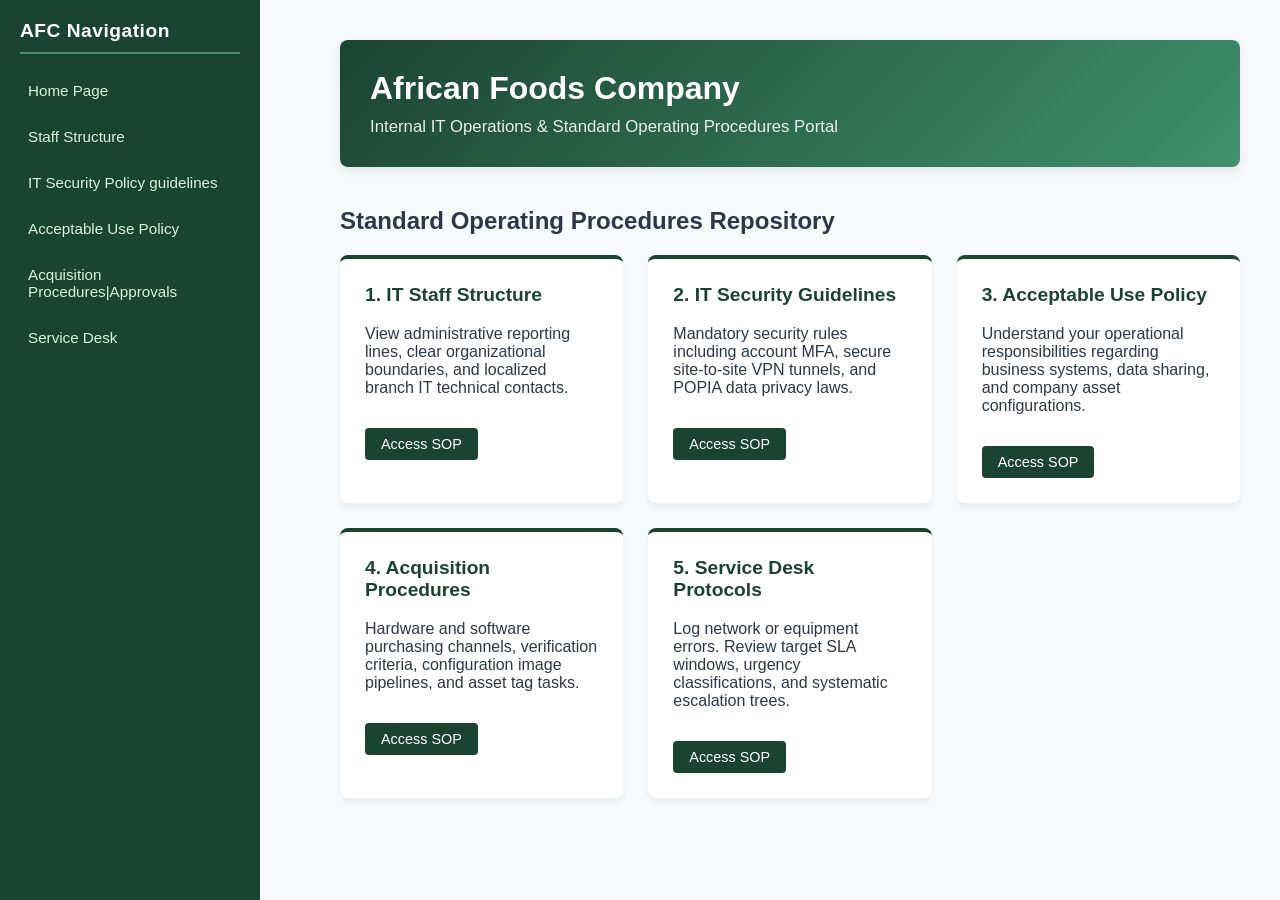
==== index.html @ 0752eba7 "Initial deployment of AFC IT Portal" ====
<!DOCTYPE html>
<html lang="en">
<head>
    <meta charset="UTF-8">
    <meta name="viewport" content="width=device-width, initial-scale=1.0">
    <title>AFC IT Portal- Home Page</title>
    <link rel="stylesheet" href="style.css">
    <style>
        :root {
            --primary: #1b4332;
            --accent: #40916c;
            --dark: #2d3748;
            --light: #f7fafc;
        }
        body {
            font-family: 'Segoe UI', Arial, sans-serif;
            margin: 0;
            display: flex;
            background-color: var(--light);
            color: var(--dark);
        }
        #sidebar {
            width: 260px;
            background-color: var(--primary);
            height: 100vh;
            position: fixed;
            color: white;
            padding: 20px;
        }
        #sidebar h2 { border-bottom: 2px solid var(--accent); padding-bottom: 10px; font-size: 1.2rem; }
        #sidebar a { color: #d8f3dc; display: block; padding: 12px 8px; text-decoration: none; border-radius: 4px; margin-bottom: 5px; }
        #sidebar a:hover { background-color: var(--accent); color: white; }
        #main-content {
            margin-left: 300px;
            padding: 40px;
            flex-grow: 1;
        }
        .header-banner {
            background: linear-gradient(135deg, var(--primary), var(--accent));
            color: white;
            padding: 30px;
            border-radius: 8px;
            margin-bottom: 40px;
        }
        .grid-container {
            display: grid;
            grid-template-columns: repeat(auto-fit, minmax(280px, 1fr));
            gap: 25px;
        }
        .sop-card {
            background: white;
            border-radius: 8px;
            padding: 25px;
            box-shadow: 0 4px 6px rgba(0,0,0,0.05);
            border-top: 4px solid var(--primary);
            transition: transform 0.2s;
        }
        .sop-card:hover { transform: translateY(-5px); }
        .sop-card h3 { margin-top: 0; color: var(--primary); }
        .btn {
            display: inline-block;
            background-color: var(--primary);
            color: white;
            padding: 8px 16px;
            text-decoration: none;
            border-radius: 4px;
            margin-top: 15px;
            font-size: 0.9rem;
        }
        .btn:hover { background-color: var(--accent); }
    </style>
</head>
<body>

    <nav id="sidebar">
        <h2>AFC Navigation</h2>
        <a href="index.html">Home Page</a>
        <a href="structure.html">Staff Structure</a>
        <a href="security.html"> IT Security Policy guidelines</a>
        <a href="acceptableusepolicy.html">Acceptable Use Policy</a>
        <a href="acquisition.html"> Acquisition Procedures|Approvals </a>
        <a href="servicedesk.html">Service Desk</a>
    </nav>

    <main id="main-content">
        <header class="header-banner">
            <h1>African Foods Company</h1>
            <p>Internal IT Operations & Standard Operating Procedures Portal</p>
        </header>

        <h2>Standard Operating Procedures Repository</h2>
        <div class="grid-container">
            <div class="sop-card">
                <h3>1. IT Staff Structure</h3>
                <p>View administrative reporting lines, clear organizational boundaries, and localized branch IT technical contacts.</p>
                <a href="structure.html" class="btn">Access SOP</a>
            </div>
            <div class="sop-card">
                <h3>2. IT Security Guidelines</h3>
                <p>Mandatory security rules including account MFA, secure site-to-site VPN tunnels, and POPIA data privacy laws.</p>
                <a href="security.html" class="btn">Access SOP</a>
            </div>
            <div class="sop-card">
                <h3>3. Acceptable Use Policy</h3>
                <p>Understand your operational responsibilities regarding business systems, data sharing, and company asset configurations.</p>
                <a href="acceptableusepolicy.html" class="btn">Access SOP</a>
            </div>
            <div class="sop-card">
                <h3>4. Acquisition Procedures</h3>
                <p>Hardware and software purchasing channels, verification criteria, configuration image pipelines, and asset tag tasks.</p>
                <a href="acquisition.html" class="btn">Access SOP</a>
            </div>
            <div class="sop-card">
                <h3>5. Service Desk Protocols</h3>
                <p>Log network or equipment errors. Review target SLA windows, urgency classifications, and systematic escalation trees.</p>
                <a href="servicedesk.html" class="btn">Access SOP</a>
            </div>
        </div>
    </main>

</body>
</html>
---- style.css ----
:root {
    --primary: #1b4332;
    --accent: #40916c;
    --dark: #2d3748;
    --light: #f7fafc;
    --border-color: #e2e8f0;
    --critical: #e53e3e;
    --high: #dd6b20;
    --medium: #4a5568;
    --low: #3182ce;
    --success: #2e7d32;
}
body {
    font-family: 'Segoe UI', Arial, sans-serif;
    margin: 0;
    padding: 0;
    display: flex;
    background-color: var(--light);
    color: var(--dark);
    min-height: 100vh;
}
#sidebar {
    width: 260px;
    background-color: var(--primary);
    height: 100vh;
    position: fixed;
    top: 0;
    left: 0;
    color: #ffffff;
    padding: 20px;
    box-sizing: border-box;
    z-index: 100;
}
#sidebar h2 { 
    border-bottom: 2px solid var(--accent); 
    padding-bottom: 10px; 
    font-size: 1.2rem; 
    margin-top: 0;
    letter-spacing: 0.5px;
}
#sidebar a { 
    color: #d8f3dc; 
    display: block; 
    padding: 12px 8px; 
    text-decoration: none; 
    border-radius: 4px; 
    margin-bottom: 5px;
    font-size: 0.95rem;
    transition: background-color 0.2s clear, color 0.2s ease;
}
#sidebar a:hover { 
    background-color: var(--accent); 
    color: #ffffff; 
}
#sidebar a.active {
    background-color: var(--accent);
    color: #ffffff;
    font-weight: 600;
}
#main-content {
    margin-left: 260px;
    padding: 40px;
    flex-grow: 1;
    max-width: 1100px;
    box-sizing: border-box;
}
.header-banner {
    background: linear-gradient(135deg, var(--primary), var(--accent));
    color: #ffffff;
    padding: 30px;
    border-radius: 8px;
    margin-bottom: 40px;
    box-shadow: 0 4px 10px rgba(27, 67, 50, 0.1);
}
.header-banner h1 { 
    margin: 0 0 10px 0; 
    font-size: 2rem;
}
.header-banner p { 
    margin: 0; 
    opacity: 0.9;
    font-size: 1.05rem;
}
.section-card {
    background: #ffffff;
    border-radius: 8px;
    padding: 25px;
    box-shadow: 0 4px 6px rgba(0,0,0,0.04);
    margin-bottom: 30px;
    border-left: 4px solid var(--primary);
}
.section-card h2 { 
    margin-top: 0; 
    color: var(--primary); 
    border-bottom: 1px solid var(--border-color); 
    padding-bottom: 10px; 
    font-size: 1.4rem;
}
.grid-container {
    display: grid;
    grid-template-columns: repeat(auto-fit, minmax(280px, 1fr));
    gap: 25px;
}
.grid-two {
    display: grid;
    grid-template-columns: 1fr 1fr;
    gap: 25px;
}
.sop-card {
    background: #ffffff;
    border-radius: 8px;
    padding: 25px;
    box-shadow: 0 4px 6px rgba(0,0,0,0.04);
    border-top: 4px solid var(--primary);
    transition: transform 0.2s cubic-bezier(0.16, 1, 0.3, 1), box-shadow 0.2s ease;
}
.sop-card:hover { 
    transform: translateY(-5px);
    box-shadow: 0 8px 15px rgba(0,0,0,0.08);
}
.sop-card h3 { 
    margin-top: 0; 
    color: var(--primary); 
    font-size: 1.2rem;
}
.btn {
    display: inline-block;
    background-color: var(--primary);
    color: #ffffff;
    padding: 8px 16px;
    text-decoration: none;
    border-radius: 4px;
    margin-top: 15px;
    font-size: 0.9rem;
    font-weight: 500;
    transition: background-color 0.2s ease;
}
.btn:hover { 
    background-color: var(--accent); 
}
table {
    width: 100%;
    border-collapse: collapse;
    margin-top: 15px;
    background: #ffffff;
}
th, td {
    padding: 12px 15px;
    text-align: left;
    border-bottom: 1px solid var(--border-color);
    vertical-align: top;
    line-height: 1.5;
}
th { 
    background-color: var(--primary); 
    color: #ffffff; 
    font-weight: 600;
}
.card-allowed { border-top: 5px solid var(--success); }
.card-prohibited { border-top: 5px solid var(--critical); }
.card-allowed h2 { color: var(--success); }
.card-prohibited h2 { color: var(--critical); }
ul { 
    padding-left: 20px; 
    margin: 10px 0 0 0; 
}
li { 
    margin-bottom: 8px; 
    line-height: 1.6; 
}
.badge {
    display: inline-block;
    padding: 4px 8px;
    border-radius: 4px;
    color: #ffffff;
    font-weight: bold;
    font-size: 0.85rem;
    text-transform: uppercase;
    letter-spacing: 0.5px;
}
.badge-critical { background-color: var(--critical); }
.badge-high { background-color: var(--high); }
.badge-medium { background-color: var(--medium); }
.badge-low { background-color: var(--low); 
}
.step-list {
    list-style: none;
    padding: 0;
}
.step-item {
    display: flex;
    align-items: flex-start;
    margin-bottom: 20px;
}
.step-number {
    background-color: var(--primary);
    color: #ffffff;
    font-weight: bold;
    border-radius: 50%;
    width: 32px;
    height: 32px;
    display: flex;
    align-items: center;
    justify-content: center;
    margin-right: 15px;
    flex-shrink: 0;
}
.step-text h3 { 
    margin: 0 0 5px 0; 
    color: var(--primary); 
    font-size: 1.1rem; 
}
.step-text p { 
    margin: 0; 
    line-height: 1.5; 
}
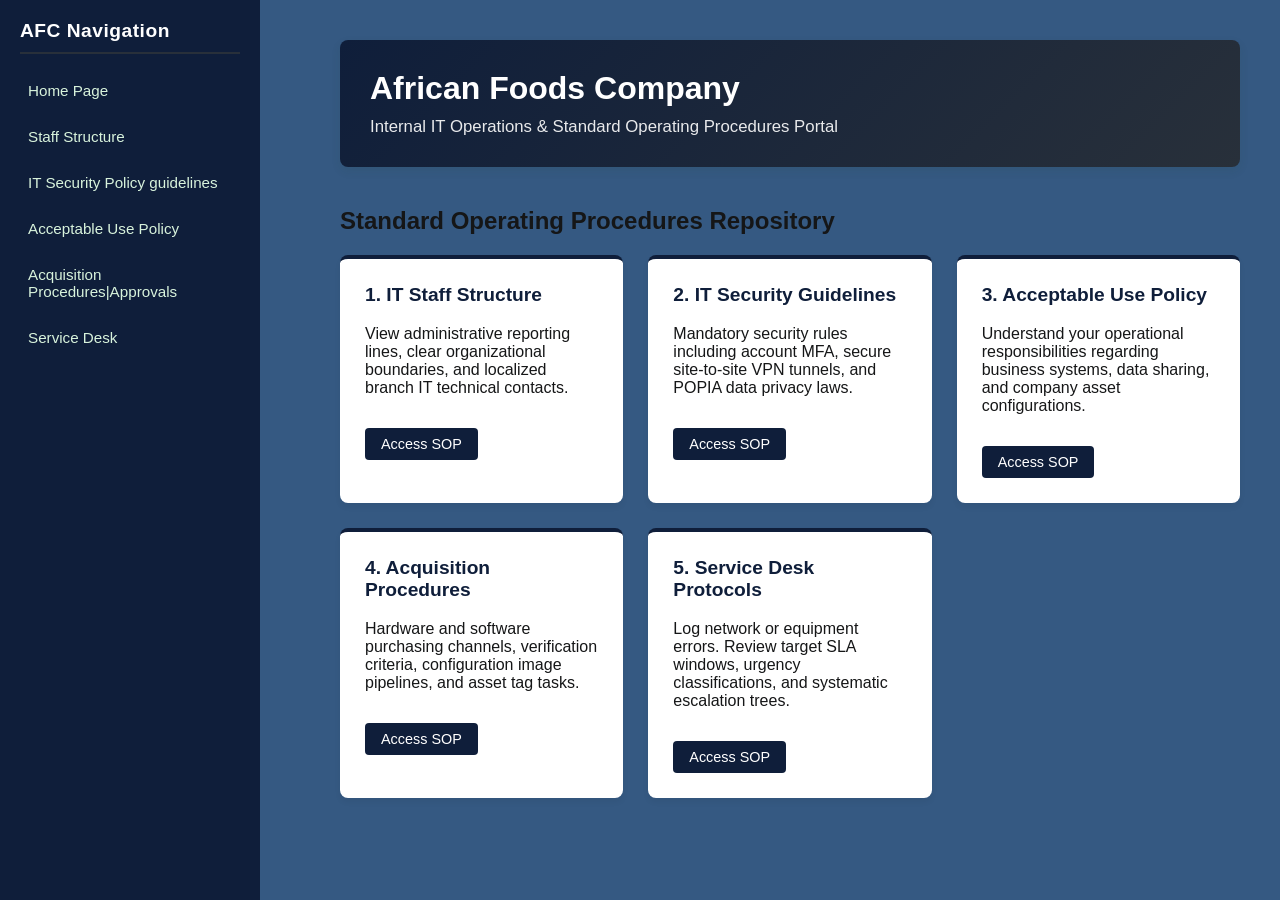
==== commit 0a619f65: "Apply updated color palettes and design styles across all portal pages" ====
--- a/index.html
+++ b/index.html
@@ -3,14 +3,14 @@
 <head>
     <meta charset="UTF-8">
     <meta name="viewport" content="width=device-width, initial-scale=1.0">
-    <title>AFC IT Portal- Home Page</title>
+    <title>AFC IT Home Portal</title>
     <link rel="stylesheet" href="style.css">
     <style>
         :root {
-            --primary: #1b4332;
-            --accent: #40916c;
-            --dark: #2d3748;
-            --light: #f7fafc;
+            --primary: #0f1e3a;
+            --accent: #28303a;
+            --dark: #151617;
+            --light: #355982;
         }
         body {
             font-family: 'Segoe UI', Arial, sans-serif;
@@ -119,4 +119,4 @@
     </main>
 
 </body>
-</html>+</html>
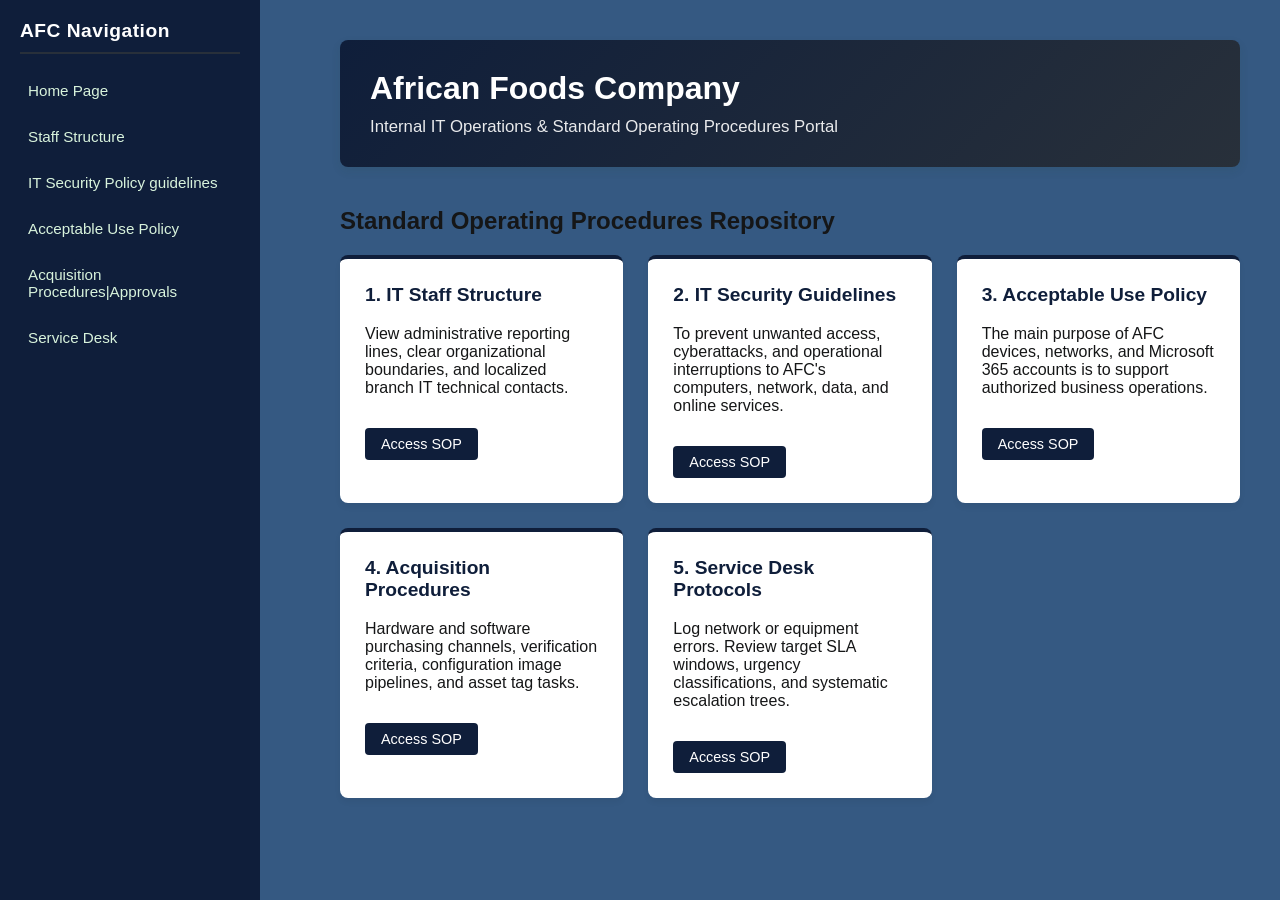
==== commit f309cb68: "update systemindex.html" ====
--- a/index.html
+++ b/index.html
@@ -97,12 +97,12 @@
             </div>
             <div class="sop-card">
                 <h3>2. IT Security Guidelines</h3>
-                <p>Mandatory security rules including account MFA, secure site-to-site VPN tunnels, and POPIA data privacy laws.</p>
+                <p>To prevent unwanted access, cyberattacks, and operational interruptions to AFC's computers, network, data, and online services.</p>
                 <a href="security.html" class="btn">Access SOP</a>
             </div>
             <div class="sop-card">
                 <h3>3. Acceptable Use Policy</h3>
-                <p>Understand your operational responsibilities regarding business systems, data sharing, and company asset configurations.</p>
+                <p>The main purpose of AFC devices, networks, and Microsoft 365 accounts is to support authorized business operations.</p>
                 <a href="acceptableusepolicy.html" class="btn">Access SOP</a>
             </div>
             <div class="sop-card">
--- a/style.css
+++ b/style.css
@@ -1,12 +1,13 @@
 :root {
-    --primary: #1b4332;
-    --accent: #40916c;
-    --dark: #2d3748;
-    --light: #f7fafc;
+    
+    --primary: #0f1e3a;
+    --accent: #28303a;
+    --dark: #151617;
+    --light: #355982;
     --border-color: #e2e8f0;
     --critical: #e53e3e;
     --high: #dd6b20;
-    --medium: #4a5568;
+    --medium: #d7b641;
     --low: #3182ce;
     --success: #2e7d32;
 }
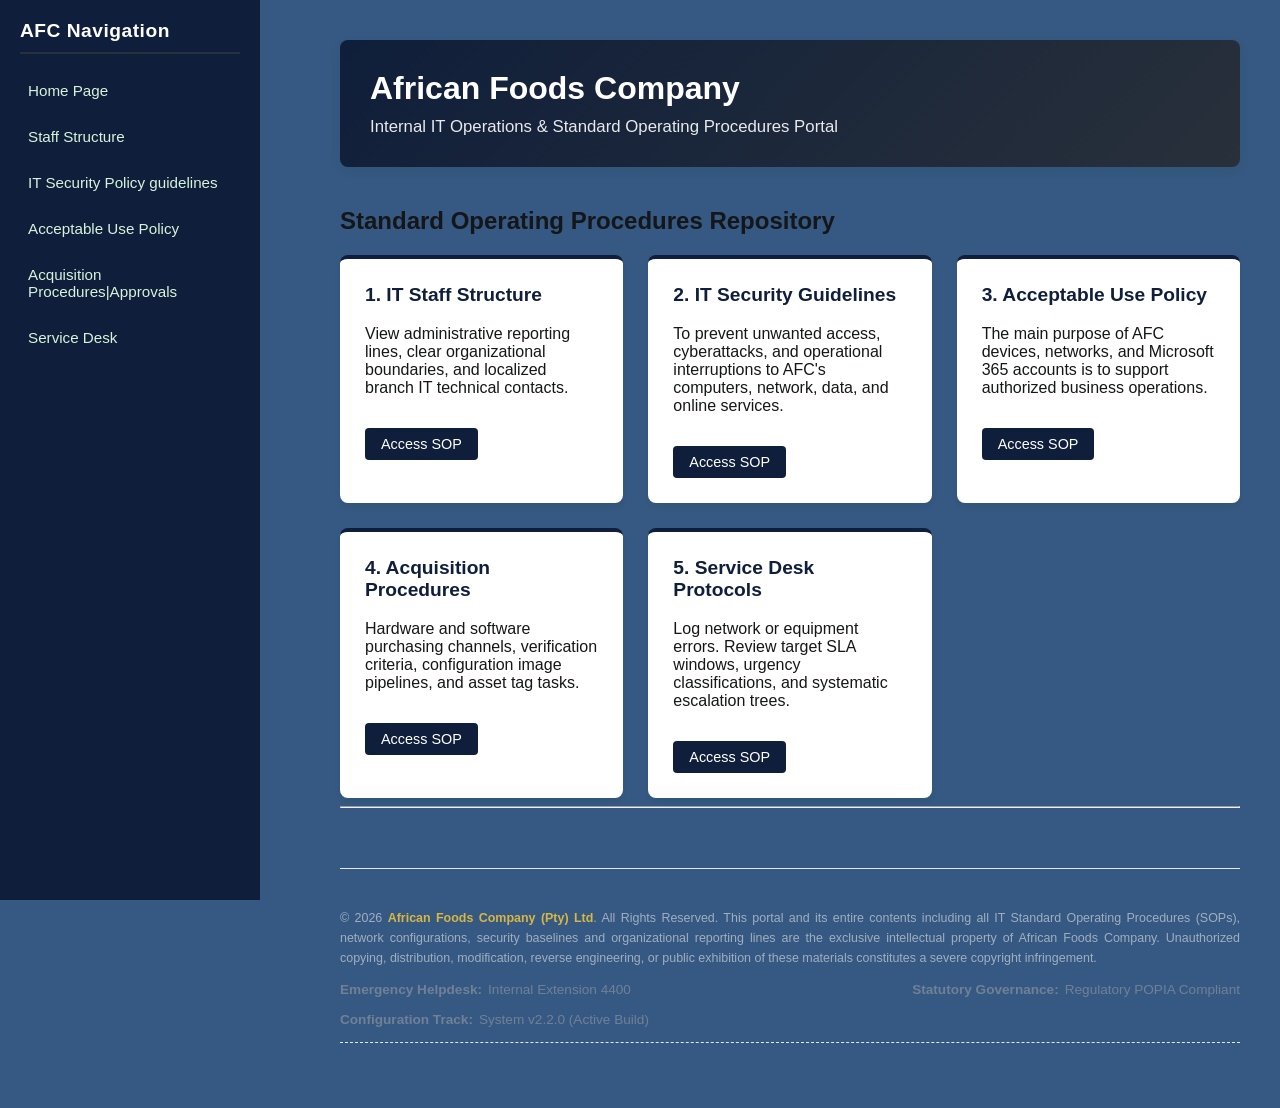
==== commit 0644c943: "Update all systems" ====
--- a/index.html
+++ b/index.html
@@ -6,72 +6,117 @@
     <title>AFC IT Home Portal</title>
     <link rel="stylesheet" href="style.css">
     <style>
-        :root {
-            --primary: #0f1e3a;
-            --accent: #28303a;
-            --dark: #151617;
-            --light: #355982;
-        }
-        body {
-            font-family: 'Segoe UI', Arial, sans-serif;
-            margin: 0;
-            display: flex;
-            background-color: var(--light);
-            color: var(--dark);
-        }
-        #sidebar {
-            width: 260px;
-            background-color: var(--primary);
-            height: 100vh;
-            position: fixed;
-            color: white;
-            padding: 20px;
-        }
-        #sidebar h2 { border-bottom: 2px solid var(--accent); padding-bottom: 10px; font-size: 1.2rem; }
-        #sidebar a { color: #d8f3dc; display: block; padding: 12px 8px; text-decoration: none; border-radius: 4px; margin-bottom: 5px; }
-        #sidebar a:hover { background-color: var(--accent); color: white; }
-        #main-content {
-            margin-left: 300px;
-            padding: 40px;
-            flex-grow: 1;
-        }
-        .header-banner {
-            background: linear-gradient(135deg, var(--primary), var(--accent));
-            color: white;
-            padding: 30px;
-            border-radius: 8px;
-            margin-bottom: 40px;
-        }
-        .grid-container {
-            display: grid;
-            grid-template-columns: repeat(auto-fit, minmax(280px, 1fr));
-            gap: 25px;
-        }
-        .sop-card {
-            background: white;
-            border-radius: 8px;
-            padding: 25px;
-            box-shadow: 0 4px 6px rgba(0,0,0,0.05);
-            border-top: 4px solid var(--primary);
-            transition: transform 0.2s;
-        }
-        .sop-card:hover { transform: translateY(-5px); }
-        .sop-card h3 { margin-top: 0; color: var(--primary); }
-        .btn {
-            display: inline-block;
-            background-color: var(--primary);
-            color: white;
-            padding: 8px 16px;
-            text-decoration: none;
-            border-radius: 4px;
-            margin-top: 15px;
-            font-size: 0.9rem;
-        }
-        .btn:hover { background-color: var(--accent); }
+:root {
+    --primary: #0f1e3a;
+    --accent: #28303a;
+    --dark: #151617;
+    --light: #355982;
+}
+body {
+    font-family: 'Segoe UI', Arial, sans-serif;
+    margin: 0;
+    display: flex;
+    background-color: var(--light);
+    color: var(--dark);
+}
+ #sidebar {
+    width: 260px;
+    background-color: var(--primary);
+    height: 100vh;
+    position: fixed;
+    color: white;
+    padding: 20px;
+}
+#sidebar h2 { 
+    border-bottom: 2px solid var(--accent); padding-bottom: 10px; font-size: 1.2rem; 
+}
+#sidebar a { 
+    color: #d8f3dc; display: block; padding: 12px 8px; text-decoration: none; border-radius: 4px; margin-bottom: 5px; 
+}
+#sidebar a:hover { 
+    background-color: var(--accent); color: white;
+ }
+#main-content {
+    margin-left: 300px;
+    padding: 40px;
+     flex-grow: 1;
+}
+.header-banner {
+    background: linear-gradient(135deg, var(--primary), var(--accent));
+    color: white;
+    padding: 30px;
+    border-radius: 8px;
+    margin-bottom: 40px;
+}
+.grid-container {
+    display: grid;
+    grid-template-columns: repeat(auto-fit, minmax(280px, 1fr));
+    gap: 25px;
+}
+.sop-card {
+    background: white;
+    border-radius: 8px;
+    padding: 25px;
+    box-shadow: 0 4px 6px rgba(0,0,0,0.05);
+    border-top: 4px solid var(--primary);
+    transition: transform 0.2s;
+}
+.sop-card:hover { 
+    transform: translateY(-5px);
+ }
+.sop-card h3 { 
+    margin-top: 0; color: var(--primary); 
+}
+.btn {
+     display: inline-block;
+     background-color: var(--primary);
+     color: white;
+     padding: 8px 16px;
+     text-decoration: none;
+     border-radius: 4px;
+     margin-top: 15px;
+    font-size: 0.9rem;
+} 
+.btn:hover { 
+    background-color: var(--accent);
+ }
+.portal-footer {
+    margin-top: 60px;
+    padding: 25px 0;
+    border-top: 1px solid var(--border-color);
+    width: 100%;
+    box-sizing: border-box;
+}
+.footer-top-row {
+    display: flex;
+    justify-content: space-between;
+    align-items: center;
+    flex-wrap: wrap;
+    gap: 15px;
+    padding-bottom: 15px;
+    border-bottom: 1px dashed var(--border-color);
+}
+.footer-item {
+    font-size: 0.85rem;
+    color: #718096;
+    display: flex;
+    align-items: center;
+    gap: 6px;
+    font-weight: 500;
+}
+.footer-legal-notice {
+    margin-top: 15px;
+    font-size: 0.78rem;
+    color: #a0aec0;
+    line-height: 1.6;
+    text-align: justify;
+}
+.footer-legal-notice strong {
+    color: var(--medium);
+}
     </style>
 </head>
 <body>
-
     <nav id="sidebar">
         <h2>AFC Navigation</h2>
         <a href="index.html">Home Page</a>
@@ -81,7 +126,6 @@
         <a href="acquisition.html"> Acquisition Procedures|Approvals </a>
         <a href="servicedesk.html">Service Desk</a>
     </nav>
-
     <main id="main-content">
         <header class="header-banner">
             <h1>African Foods Company</h1>
@@ -116,6 +160,17 @@
                 <a href="servicedesk.html" class="btn">Access SOP</a>
             </div>
         </div>
+<hr> 
+        <footer class="portal-footer">
+            <div class="footer-legal-notice">
+                <p>© 2026 <strong>African Foods Company (Pty) Ltd</strong>. All Rights Reserved. This portal and its entire contents including all IT Standard Operating Procedures (SOPs), network configurations, security baselines and organizational reporting lines are the exclusive intellectual property of African Foods Company. Unauthorized copying, distribution, modification, reverse engineering, or public exhibition of these materials constitutes a severe copyright infringement.</p>
+            </div>
+            <div class="footer-top-row">
+                <div class="footer-item"><strong>Emergency Helpdesk:</strong> Internal Extension 4400</div>
+                <div class="footer-item"><strong>Statutory Governance:</strong> Regulatory POPIA Compliant</div>
+                <div class="footer-item"> <strong>Configuration Track:</strong> System v2.2.0 (Active Build)</div>
+            </div>
+        </footer>   
     </main>
 
 </body>
--- a/style.css
+++ b/style.css
@@ -214,4 +214,38 @@
 .step-text p { 
     margin: 0; 
     line-height: 1.5; 
+}
+.portal-footer {
+    margin-top: 60px;
+    padding: 25px 0;
+    border-top: 1px solid var(--border-color);
+    width: 100%;
+    box-sizing: border-box;
+}
+.footer-top-row {
+    display: flex;
+    justify-content: space-between;
+    align-items: center;
+    flex-wrap: wrap;
+    gap: 15px;
+    padding-bottom: 15px;
+    border-bottom: 1px dashed var(--border-color);
+}
+.footer-item {
+    font-size: 0.85rem;
+    color: #718096;
+    display: flex;
+    align-items: center;
+    gap: 6px;
+    font-weight: 500;
+}
+.footer-legal-notice {
+    margin-top: 15px;
+    font-size: 0.78rem;
+    color: #a0aec0;
+    line-height: 1.6;
+    text-align: justify;
+}
+.footer-legal-notice strong {
+    color: var(--medium);
 }
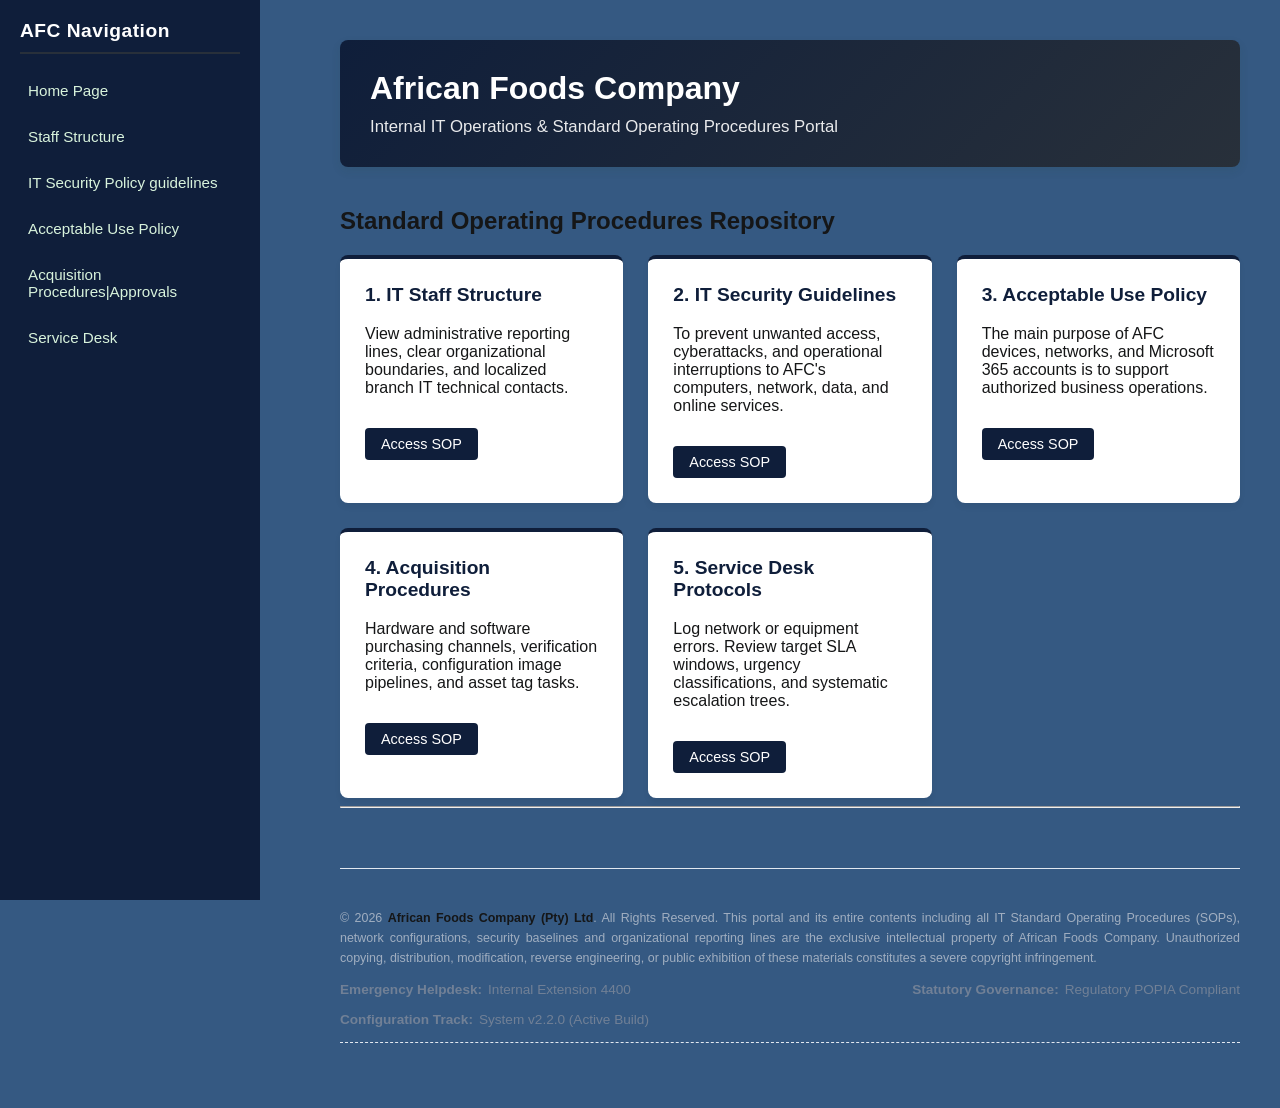
==== commit 8c70e876: "update all systems" ====
--- a/index.html
+++ b/index.html
@@ -1,11 +1,11 @@
 <!DOCTYPE html>
 <html lang="en">
 <head>
-    <meta charset="UTF-8">
-    <meta name="viewport" content="width=device-width, initial-scale=1.0">
-    <title>AFC IT Home Portal</title>
-    <link rel="stylesheet" href="style.css">
-    <style>
+<meta charset="UTF-8">
+<meta name="viewport" content="width=device-width, initial-scale=1.0">
+<title>AFC IT Home Portal</title>
+<link rel="stylesheet" href="style.css">
+<style>
 :root {
     --primary: #0f1e3a;
     --accent: #28303a;
@@ -112,7 +112,7 @@
     text-align: justify;
 }
 .footer-legal-notice strong {
-    color: var(--medium);
+    color: var(--dark);
 }
     </style>
 </head>
